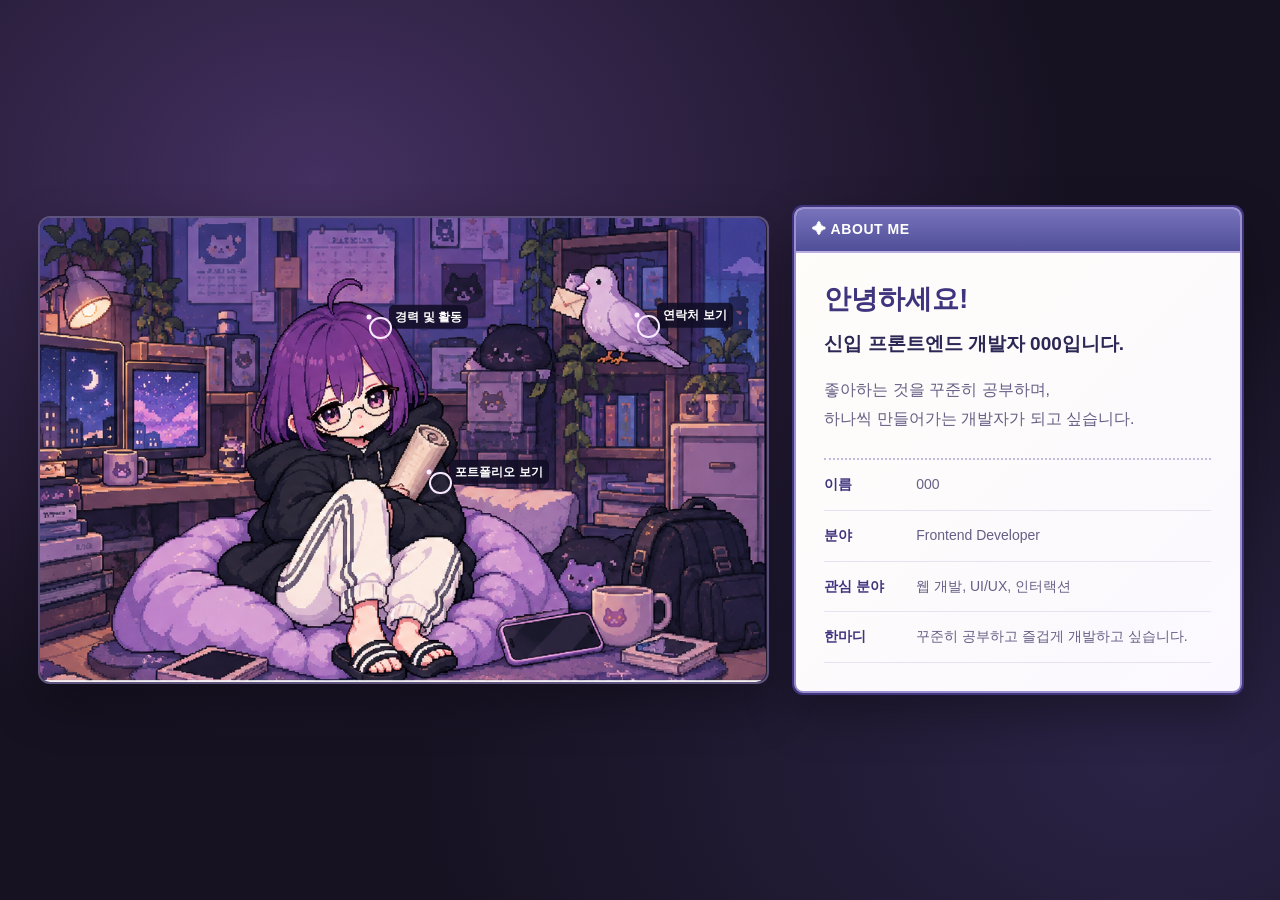
==== room.html @ d14c03de "261008 포트폴리오 사이트 컨셉트 변경 및 대거 수정" ====
<!doctype html>
<html lang="ko">
  <head>
    <meta charset="UTF-8" />
    <meta name="viewport" content="width=device-width, initial-scale=1.0" />
    <title>RPG Character Portfolio</title>
    <link rel="stylesheet" href="./reset.css" />
    <link rel="stylesheet" href="./style.css" />
  </head>
  <body>
    <main class="portfolio">
      <section class="character-area" aria-label="캐릭터 메뉴">
        <div class="scene-frame">
        <img
          class="character-scene"
          src="./assets/rpg-scene.png"
          alt="보라색 단발머리와 동그란 철테 안경, 검은 후드티, 흰색 삼선 트레이닝 바지를 입은 도트 캐릭터"
        />

        <img class="character-blink" src="./assets/character-blink.png" alt="" aria-hidden="true" />

        <button
          class="hotspot hotspot-career"
          type="button"
          data-page="career"
          aria-label="경력 및 활동"
          title="경력 및 활동"
        ><span class="hotspot-caption">경력 및 활동</span></button>

        <button
          class="hotspot hotspot-projects"
          type="button"
          data-page="projects"
          aria-label="포트폴리오 보기"
          title="포트폴리오 보기"
        ><span class="hotspot-caption">포트폴리오 보기</span></button>

        <button
          class="hotspot hotspot-contact"
          type="button"
          data-page="contact"
          aria-label="연락처 보기"
          title="연락처 보기"
        ><span class="hotspot-caption">연락처 보기</span></button>
        </div>

        <nav class="mobile-menu" aria-label="포트폴리오 메뉴">
          <button class="hotspot mobile-menu-button" type="button" data-page="career">경력 및 활동</button>
          <button class="hotspot mobile-menu-button" type="button" data-page="projects">포트폴리오 보기</button>
          <button class="hotspot mobile-menu-button" type="button" data-page="contact">연락처 보기</button>
        </nav>
      </section>

      <section class="info-window">
        <div class="window-titlebar">
          <span>✦ ABOUT ME</span>
          <button
            id="closeWindow"
            class="close-button"
            type="button"
            aria-label="정보 닫기"
          >
            ×
          </button>
        </div>

        <div class="window-content">
          <h1 id="pageTitle">안녕하세요!</h1>
          <div id="pageContent">
            <h2>신입 프론트엔드 개발자 000입니다.</h2>
            <p>
              좋아하는 것을 꾸준히 공부하며,<br />
              하나씩 만들어가는 개발자가 되고 싶습니다.
            </p>

            <div class="profile-list">
              <p><strong>이름</strong><span>000</span></p>
              <p><strong>분야</strong><span>Frontend Developer</span></p>
              <p><strong>관심 분야</strong><span>웹 개발, UI/UX, 인터랙션</span></p>
              <p><strong>한마디</strong><span>꾸준히 공부하고 즐겁게 개발하고 싶습니다.</span></p>
            </div>
          </div>
        </div>
      </section>
    </main>

    <script src="./move.js"></script>
  </body>
</html>
---- style.css ----
:root {
  --bg: #171222;
  --panel: #fbf8ff;
  --purple: #5f4bb6;
  --purple-dark: #3f347e;
  --lavender: #c7b3f1;
  --line: #9c8fd0;
  --text: #2c2855;
  --subtext: #665f85;
  --hotspot: #c875ff;
}

body {
  min-height: 100vh;
  min-height: 100svh;
  display: grid;
  align-content: center;
  justify-items: center;
  background:
    radial-gradient(ellipse at 25% 20%, #443061 0, transparent 55%),
    radial-gradient(ellipse at 90% 85%, #2b2346 0, transparent 45%),
    var(--bg);
  color: var(--text);
  font-family: Arial, "Malgun Gothic", sans-serif;
  padding: clamp(20px, 3vw, 48px);
}

button { border: 0; }

.portfolio {
  width: min(1440px, 100%);
  display: grid;
  grid-template-columns: minmax(0, 62fr) minmax(0, 38fr);
  align-items: center;
  gap: clamp(16px, 2vw, 28px);
}

.character-area {
  min-width: 0;
  border: 2px solid #9c8fd077;
  border-radius: 12px;
  background: #2a2037;
  box-shadow: 0 20px 50px #0005;
}

/* Keep the image and click targets in the same coordinate system. */
.scene-frame {
  position: relative;
  width: 100%;
  aspect-ratio: 97 / 62;
  border-radius: 10px;
}

.character-scene {
  width: 100%;
  height: auto;
  aspect-ratio: 97 / 62;
  border-radius: inherit;
}

/* Glowing rings and labels are already included in the artwork. */
.scene-frame .hotspot {
  position: absolute;
  width: 44px;
  height: 44px;
  padding: 0;
  border: 2px solid transparent;
  border-radius: 50%;
  background: transparent;
  cursor: pointer;
  transform: translate(-50%, -50%);
  transition: box-shadow 160ms ease, background-color 160ms ease;
}

.scene-frame .hotspot:hover {
  background: #c875ff22;
  box-shadow: 0 0 16px 4px #c875ff99;
}

.hotspot:focus-visible,
.close-button:focus-visible,
.info-card a:focus-visible {
  outline: 3px solid #9b58e5;
  outline-offset: 4px;
}

.scene-frame .hotspot:focus-visible {
  outline-color: #fff;
  background: #c875ff44;
}

.hotspot-career { left: 45.36%; top: 21.29%; }
.hotspot-projects { left: 53.61%; top: 54.68%; }
.hotspot-contact { left: 82.27%; top: 20.97%; }
.mobile-menu { display: none; }

.info-window {
  min-width: 0;
  overflow: hidden;
  border: 2px solid var(--line);
  border-radius: 9px;
  background: linear-gradient(135deg, #fffdf9, var(--panel));
  box-shadow: 0 0 0 2px #3f347e, 0 20px 50px #0005;
}

.window-titlebar {
  min-height: 44px;
  padding: 7px 10px 7px 16px;
  display: flex;
  align-items: center;
  justify-content: space-between;
  gap: 12px;
  color: #fff;
  background: linear-gradient(180deg, #7774bc, #514e99);
  border-bottom: 2px solid #b9ade1;
  font-weight: 700;
  font-size: 14px;
  letter-spacing: 0.04em;
}

.close-button {
  flex-shrink: 0;
  width: 32px;
  height: 32px;
  display: none;
  place-items: center;
  color: var(--purple-dark);
  background: #e3ddee;
  border: 1px solid #fff;
  border-radius: 4px;
  box-shadow: inset -1px -1px #7d74aa;
  cursor: pointer;
  font-size: 23px;
  line-height: 1;
}

.close-button.is-visible { display: grid; }
.window-content { padding: clamp(22px, 2.2vw, 34px); }

.window-content h1 {
  margin-bottom: 12px;
  color: var(--purple-dark);
  font-size: clamp(24px, 2.1vw, 32px);
  line-height: 1.35;
}

.window-content h2 {
  margin-bottom: 18px;
  color: var(--text);
  font-size: clamp(19px, 1.45vw, 23px);
  line-height: 1.55;
}

.window-content > div > p { color: var(--subtext); line-height: 1.8; }
.profile-list { margin-top: 24px; border-top: 2px dotted #c7b8dd; }

.profile-list p {
  display: grid;
  grid-template-columns: 78px minmax(0, 1fr);
  gap: 14px;
  padding: 13px 0;
  border-bottom: 1px solid #e8e1f2;
  font-size: 14px;
  line-height: 1.7;
}

.profile-list strong { color: var(--purple-dark); }
.profile-list span { min-width: 0; overflow-wrap: anywhere; color: var(--subtext); }

.timeline, .project-list, .contact-list {
  display: grid;
  gap: 12px;
  margin-top: 20px;
}

.info-card {
  min-width: 0;
  padding: 16px;
  border: 1px solid #ddd5ef;
  border-radius: 10px;
  background: #fffaf9;
  box-shadow: 0 2px 0 #e8e1f255;
}

.info-card strong { color: var(--purple-dark); }
.info-card p { margin-top: 6px; color: var(--subtext); line-height: 1.75; overflow-wrap: anywhere; }
.info-card a { display: inline-block; margin-top: 10px; color: var(--purple); font-weight: 700; text-decoration: none; }
.info-card a:hover { text-decoration: underline; }

@media (max-width: 1100px) and (min-width: 821px) {
  .portfolio { grid-template-columns: minmax(0, 56fr) minmax(0, 44fr); }
  .window-content { padding: 22px; }
}

@media (max-width: 820px) {
  body { align-content: start; padding: 18px 16px 28px; }
  .portfolio { max-width: 560px; grid-template-columns: minmax(0, 1fr); gap: 20px; }
  .character-area { border: 0; background: transparent; box-shadow: none; }

  /* About 192px tall, leaving the main text at full width. */
  .scene-frame {
    max-width: 300px;
    margin-inline: auto;
    box-shadow: 0 0 0 1px #9c8fd077, 0 8px 24px #0004;
  }

  .mobile-menu {
    display: grid;
    grid-template-columns: repeat(3, minmax(0, 1fr));
    gap: 8px;
    margin-top: 14px;
  }

  .mobile-menu-button {
    min-width: 0;
    min-height: 44px;
    padding: 8px 4px;
    border: 1px solid #bcb0de;
    border-radius: 7px;
    color: #fff;
    background: linear-gradient(180deg, #7261a2, #514177);
    box-shadow: inset 0 1px #ffffff33, 0 3px 0 #20172f;
    font-size: 13px;
    font-weight: 700;
    cursor: pointer;
  }

  .mobile-menu-button:hover { background: #7462a4; }
  .window-titlebar { min-height: 48px; padding: 2px 6px 2px 16px; }
  .close-button { width: 44px; height: 44px; }
  .window-content { padding: 24px 20px; font-size: 15px; }
  .window-content h1 { font-size: 26px; }
  .window-content h2 { font-size: 20px; }
  .profile-list p { grid-template-columns: 72px minmax(0, 1fr); gap: 10px; }
  .info-card a { min-height: 44px; display: inline-flex; align-items: center; }
}

@media (max-width: 360px) {
  body { padding-inline: 12px; }
  .window-content { padding-inline: 16px; }
  .mobile-menu { gap: 6px; }
}

@media (prefers-reduced-motion: reduce) {
  .scene-frame .hotspot { transition: none; }
}

/* Live markers replace the former circles and captions baked into the image. */
.scene-frame { container-type: inline-size; }

.scene-frame .hotspot::before {
  content: "";
  position: absolute;
  left: 50%;
  top: 50%;
  width: 5px;
  height: 5px;
  transform: translate(-50%, -50%);
  border-radius: 50%;
  background: #fff1ff;
  box-shadow: 0 0 6px #dc9aff;
  pointer-events: none;
}

.scene-frame .hotspot::after {
  content: "";
  position: absolute;
  left: 50%;
  top: 50%;
  width: clamp(14px, 3.1cqw, 30px);
  height: clamp(14px, 3.1cqw, 30px);
  border: 2px solid #f8e9ff;
  border-radius: 50%;
  background: transparent;
  pointer-events: none;
  animation: room-hotspot-pulse 2s ease-in-out infinite;
}

.scene-frame .hotspot:hover {
  background: transparent;
  box-shadow: none;
}

@keyframes room-hotspot-pulse {
  0%, 100% { transform: translate(-50%, -50%) scale(.86); opacity: .75; box-shadow: 0 0 8px 3px #c875ff88; }
  50% { transform: translate(-50%, -50%) scale(1.16); opacity: 1; box-shadow: 0 0 16px 5px #c875ffbb; }
}

.hotspot-caption {
  position: absolute;
  left: calc(50% + 20px);
  top: 50%;
  transform: translateY(-50%);
  padding: 3px 6px;
  border-radius: 5px;
  background: #100d25df;
  color: #fff;
  font-family: Arial, "Malgun Gothic", sans-serif;
  font-size: clamp(9px, 1.7cqw, 15px);
  font-weight: 700;
  line-height: 1.5;
  white-space: nowrap;
  pointer-events: none;
}

.character-blink {
  position: absolute;
  inset: 0;
  width: 100%;
  height: 100%;
  opacity: 0;
  pointer-events: none;
  animation: character-eye-blink 6s step-end infinite;
}

@keyframes character-eye-blink {
  0%, 95%, 100% { opacity: 0; }
  97% { opacity: 1; }
}

@media (max-width: 820px) {
  .hotspot-career .hotspot-caption { left: auto; right: calc(50% + 14px); }
  .hotspot-contact .hotspot-caption { left: auto; right: calc(50% + 14px); }
  .hotspot-caption { left: calc(50% + 14px); padding-inline: 4px; }
}

@media (prefers-reduced-motion: reduce) {
  .scene-frame .hotspot::after { animation: none; transform: translate(-50%, -50%); opacity: .9; }
  .character-blink { animation: none; display: none; }
}
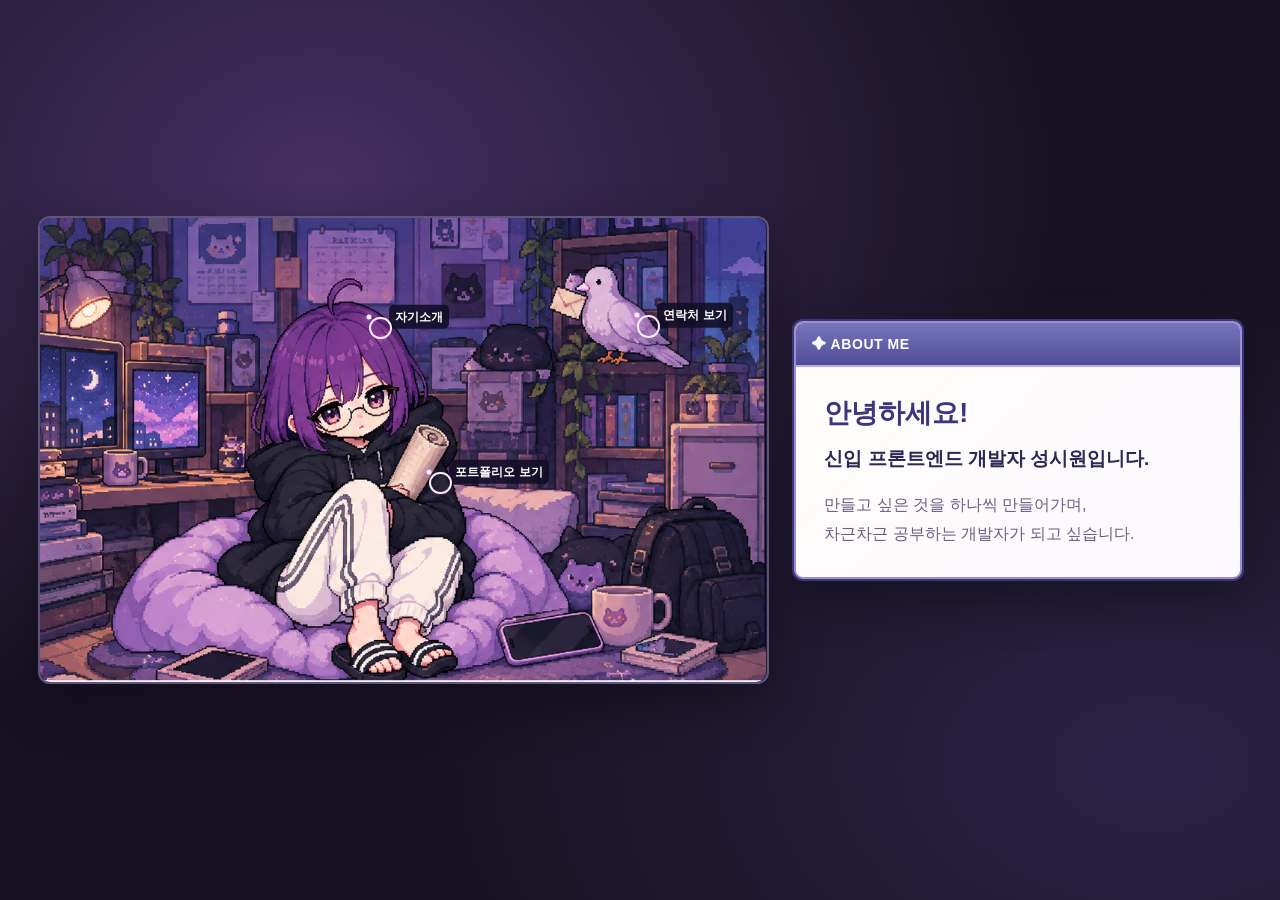
==== commit dd9b4dab: "261008 포트폴리오 내용 및 일부 카테고리 수정" ====
--- a/room.html
+++ b/room.html
@@ -23,9 +23,9 @@
           class="hotspot hotspot-career"
           type="button"
           data-page="career"
-          aria-label="경력 및 활동"
-          title="경력 및 활동"
-        ><span class="hotspot-caption">경력 및 활동</span></button>
+          aria-label="자기소개"
+          title="자기소개"
+        ><span class="hotspot-caption">자기소개</span></button>
 
         <button
           class="hotspot hotspot-projects"
@@ -45,7 +45,7 @@
         </div>
 
         <nav class="mobile-menu" aria-label="포트폴리오 메뉴">
-          <button class="hotspot mobile-menu-button" type="button" data-page="career">경력 및 활동</button>
+          <button class="hotspot mobile-menu-button" type="button" data-page="career">자기소개</button>
           <button class="hotspot mobile-menu-button" type="button" data-page="projects">포트폴리오 보기</button>
           <button class="hotspot mobile-menu-button" type="button" data-page="contact">연락처 보기</button>
         </nav>
@@ -67,18 +67,11 @@
         <div class="window-content">
           <h1 id="pageTitle">안녕하세요!</h1>
           <div id="pageContent">
-            <h2>신입 프론트엔드 개발자 000입니다.</h2>
+            <h2>신입 프론트엔드 개발자 성시원입니다.</h2>
             <p>
-              좋아하는 것을 꾸준히 공부하며,<br />
-              하나씩 만들어가는 개발자가 되고 싶습니다.
+              만들고 싶은 것을 하나씩 만들어가며,<br />
+              차근차근 공부하는 개발자가 되고 싶습니다.
             </p>
-
-            <div class="profile-list">
-              <p><strong>이름</strong><span>000</span></p>
-              <p><strong>분야</strong><span>Frontend Developer</span></p>
-              <p><strong>관심 분야</strong><span>웹 개발, UI/UX, 인터랙션</span></p>
-              <p><strong>한마디</strong><span>꾸준히 공부하고 즐겁게 개발하고 싶습니다.</span></p>
-            </div>
           </div>
         </div>
       </section>
--- a/style.css
+++ b/style.css
@@ -267,7 +267,9 @@
   position: absolute;
   left: 50%;
   top: 50%;
+  width: 22px;
   width: clamp(14px, 3.1cqw, 30px);
+  height: 22px;
   height: clamp(14px, 3.1cqw, 30px);
   border: 2px solid #f8e9ff;
   border-radius: 50%;
@@ -328,3 +330,23 @@
   .scene-frame .hotspot::after { animation: none; transform: translate(-50%, -50%); opacity: .9; }
   .character-blink { animation: none; display: none; }
 }
+
+/* Mobile markers and eyelids remain animated, including reduced-motion devices. */
+@media (max-width: 820px) {
+  .scene-frame .hotspot::after { animation: room-hotspot-pulse 2s ease-in-out infinite; }
+  .character-blink { display: block; animation: character-eye-blink 6s step-end infinite; }
+}
+
+.project-links { display: flex; flex-wrap: wrap; column-gap: 16px; }
+
+/* Only the right-hand information body scrolls on desktop. */
+@media (min-width: 821px) {
+  .portfolio { height: calc(100svh - 2 * clamp(20px, 3vw, 48px)); }
+  .character-area {
+    width: min(100%, calc((100svh - 2 * clamp(20px, 3vw, 48px)) * 97 / 62));
+    justify-self: center;
+  }
+  .info-window { display: flex; flex-direction: column; max-height: 100%; }
+  .window-titlebar { flex-shrink: 0; }
+  .window-content { min-height: 0; overflow-y: auto; overscroll-behavior: contain; }
+}
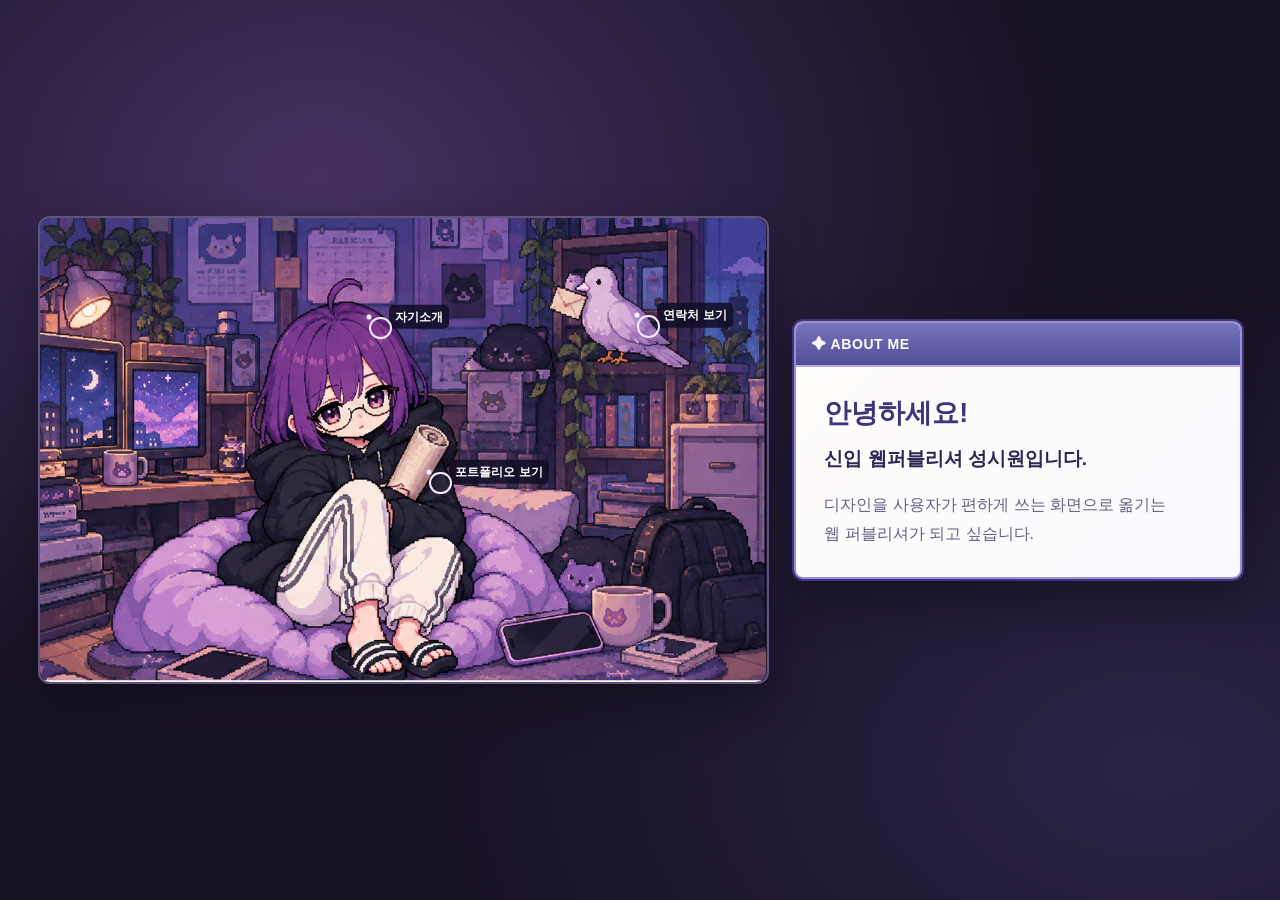
==== commit 4be5c4d4: "261124 move.js + room.html 업데이트" ====
--- a/room.html
+++ b/room.html
@@ -3,7 +3,7 @@
   <head>
     <meta charset="UTF-8" />
     <meta name="viewport" content="width=device-width, initial-scale=1.0" />
-    <title>RPG Character Portfolio</title>
+    <title>Seong Siwon's Portfolio</title>
     <link rel="stylesheet" href="./reset.css" />
     <link rel="stylesheet" href="./style.css" />
   </head>
@@ -65,14 +65,8 @@
         </div>
 
         <div class="window-content">
-          <h1 id="pageTitle">안녕하세요!</h1>
-          <div id="pageContent">
-            <h2>신입 프론트엔드 개발자 성시원입니다.</h2>
-            <p>
-              만들고 싶은 것을 하나씩 만들어가며,<br />
-              차근차근 공부하는 개발자가 되고 싶습니다.
-            </p>
-          </div>
+          <h1 id="pageTitle"></h1>
+          <div id="pageContent"></div>
         </div>
       </section>
     </main>
